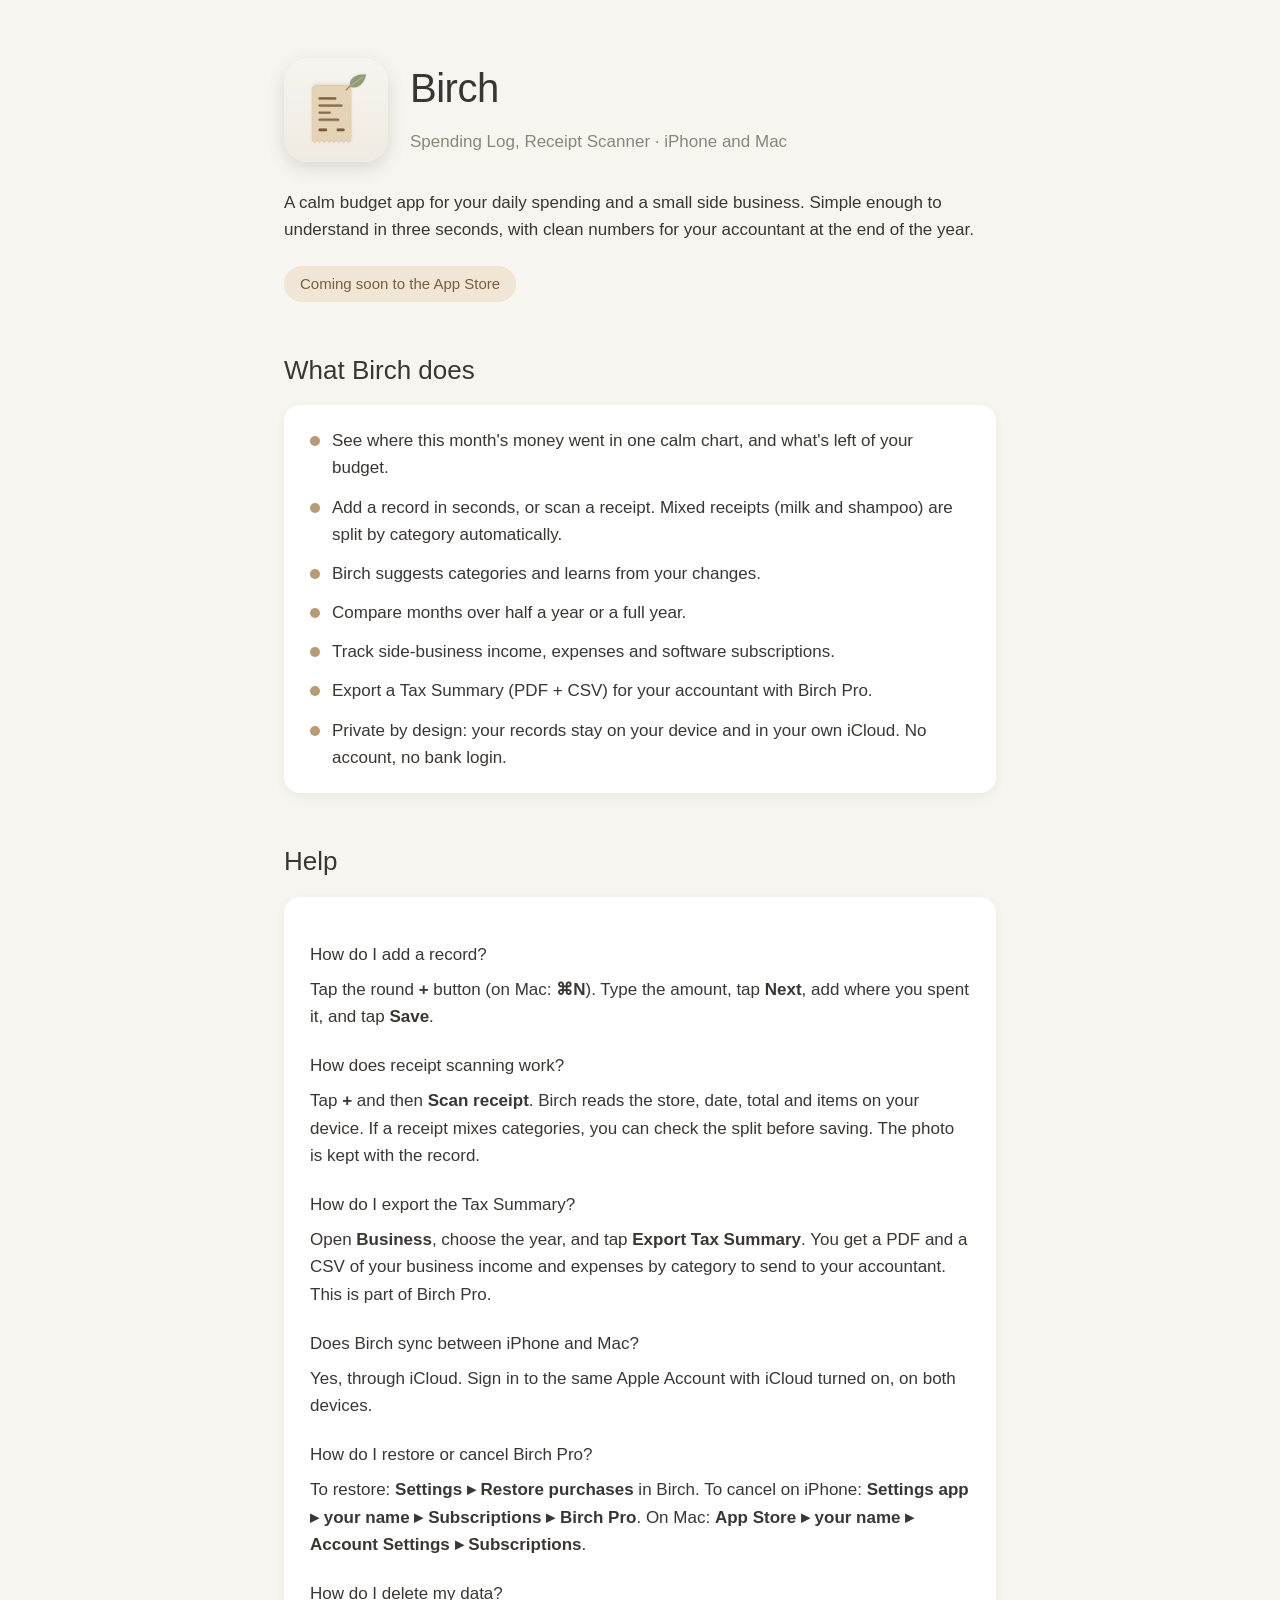
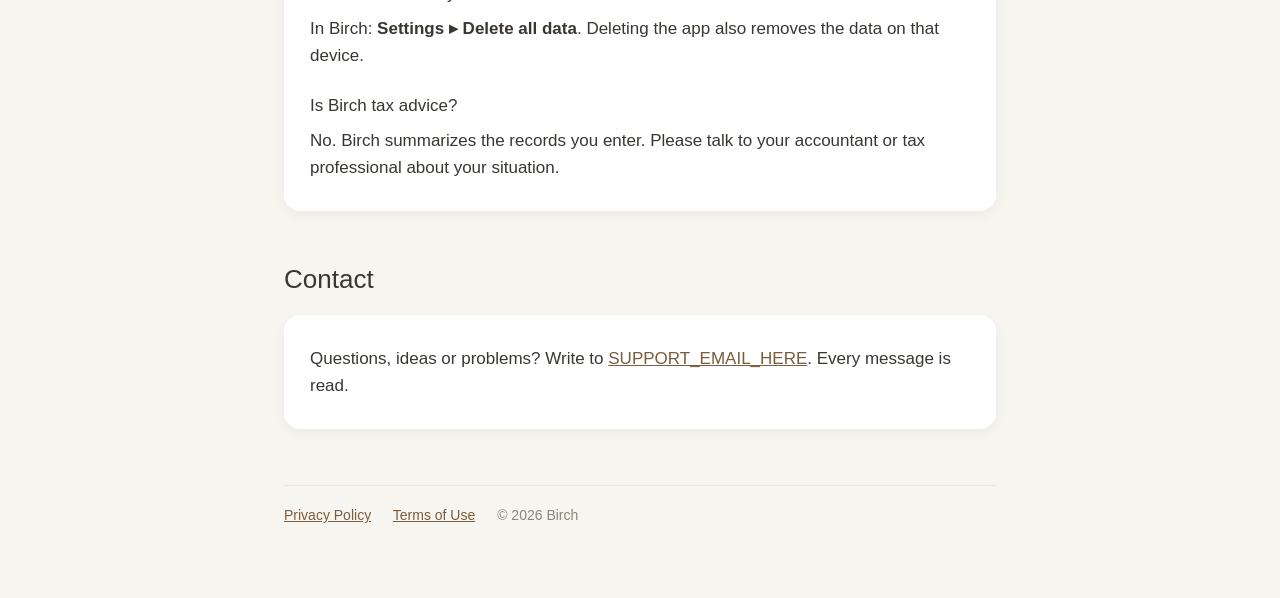
==== index.html @ 4fdeb4bd "Add files via upload" ====
<!DOCTYPE html>
<html lang="en">
<head>
  <meta charset="utf-8">
  <meta name="viewport" content="width=device-width, initial-scale=1">
  <title>Birch: Budget Expense Tracker</title>
  <meta name="description" content="Birch is a calm budget app for daily spending and a small side business, on iPhone and Mac.">
  <link rel="icon" href="favicon.png">
  <link rel="stylesheet" href="style.css">
</head>
<body>
<main>
  <div class="hero">
    <img src="birch-icon.png" alt="Birch app icon">
    <div>
      <h1>Birch</h1>
      <p class="muted">Spending Log, Receipt Scanner · iPhone and Mac</p>
    </div>
  </div>

  <p style="margin-top:26px">A calm budget app for your daily spending and a small side business. Simple enough to understand in three seconds, with clean numbers for your accountant at the end of the year.</p>
  <span class="badge">Coming soon to the App Store</span>

  <h2>What Birch does</h2>
  <div class="card">
    <ul class="features">
      <li>See where this month's money went in one calm chart, and what's left of your budget.</li>
      <li>Add a record in seconds, or scan a receipt. Mixed receipts (milk and shampoo) are split by category automatically.</li>
      <li>Birch suggests categories and learns from your changes.</li>
      <li>Compare months over half a year or a full year.</li>
      <li>Track side-business income, expenses and software subscriptions.</li>
      <li>Export a Tax Summary (PDF + CSV) for your accountant with Birch Pro.</li>
      <li>Private by design: your records stay on your device and in your own iCloud. No account, no bank login.</li>
    </ul>
  </div>

  <h2>Help</h2>
  <div class="card">
    <h3>How do I add a record?</h3>
    <p>Tap the round <b>+</b> button (on Mac: <b>⌘N</b>). Type the amount, tap <b>Next</b>, add where you spent it, and tap <b>Save</b>.</p>

    <h3>How does receipt scanning work?</h3>
    <p>Tap <b>+</b> and then <b>Scan receipt</b>. Birch reads the store, date, total and items on your device. If a receipt mixes categories, you can check the split before saving. The photo is kept with the record.</p>

    <h3>How do I export the Tax Summary?</h3>
    <p>Open <b>Business</b>, choose the year, and tap <b>Export Tax Summary</b>. You get a PDF and a CSV of your business income and expenses by category to send to your accountant. This is part of Birch Pro.</p>

    <h3>Does Birch sync between iPhone and Mac?</h3>
    <p>Yes, through iCloud. Sign in to the same Apple Account with iCloud turned on, on both devices.</p>

    <h3>How do I restore or cancel Birch Pro?</h3>
    <p>To restore: <b>Settings ▸ Restore purchases</b> in Birch. To cancel on iPhone: <b>Settings app ▸ your name ▸ Subscriptions ▸ Birch Pro</b>. On Mac: <b>App Store ▸ your name ▸ Account Settings ▸ Subscriptions</b>.</p>

    <h3>How do I delete my data?</h3>
    <p>In Birch: <b>Settings ▸ Delete all data</b>. Deleting the app also removes the data on that device.</p>

    <h3>Is Birch tax advice?</h3>
    <p>No. Birch summarizes the records you enter. Please talk to your accountant or tax professional about your situation.</p>
  </div>

  <h2>Contact</h2>
  <div class="card">
    <p>Questions, ideas or problems? Write to <a href="mailto:SUPPORT_EMAIL_HERE">SUPPORT_EMAIL_HERE</a>. Every message is read.</p>
  </div>

  <footer>
    <a href="privacy.html">Privacy Policy</a>
    <a href="https://www.apple.com/legal/internet-services/itunes/dev/stdeula/">Terms of Use</a>
    <span>© 2026 Birch</span>
  </footer>
</main>
</body>
</html>
---- style.css ----
/* Birch website: same calm palette as the app (warm off-white, charcoal, natural wood). */
:root {
  --bg: #F7F5F0; --card: #FFFFFF; --ink: #3A3632; --gray: #8C857B;
  --oak: #B89B72; --walnut: #7A5C3E; --light: #F0E6D6; --line: #ECE7DE;
}
@media (prefers-color-scheme: dark) {
  :root { --bg: #1C1814; --card: #27211C; --ink: #EDE3D3; --gray: #A69B8C; --walnut: #D9C3A0; --light: #3E3328; --line: #3A322A; }
}
* { box-sizing: border-box; }
body { margin: 0; background: var(--bg); color: var(--ink);
  font: 17px/1.6 -apple-system, BlinkMacSystemFont, "SF Pro Text", "Helvetica Neue", Arial, sans-serif; }
main { max-width: 760px; margin: 0 auto; padding: 56px 24px 72px; }
a { color: var(--walnut); }
h1 { font-weight: 300; font-size: 40px; margin: 0; letter-spacing: -0.5px; }
h2 { font-weight: 300; font-size: 26px; margin: 48px 0 12px; }
h3 { font-weight: 500; font-size: 17px; margin: 22px 0 4px; }
p { margin: 8px 0; }
.muted { color: var(--gray); }
.hero { display: flex; gap: 22px; align-items: center; }
.hero img { width: 104px; height: 104px; border-radius: 23%; box-shadow: 0 6px 18px rgba(58, 54, 50, .15); }
.card { background: var(--card); border-radius: 16px; box-shadow: 0 4px 12px rgba(0, 0, 0, .05); padding: 22px 26px; margin: 14px 0; }
.features { list-style: none; padding: 0; margin: 0; display: grid; gap: 12px; }
.features li { display: flex; gap: 12px; }
.features li::before { content: ""; flex: none; width: 10px; height: 10px; margin-top: 9px; border-radius: 50%; background: var(--oak); }
.badge { display: inline-block; background: var(--light); color: var(--walnut); border-radius: 999px; padding: 6px 16px; font-size: 15px; margin-top: 14px; }
.button { display: inline-block; background: var(--walnut); color: var(--bg); text-decoration: none; border-radius: 12px; padding: 12px 22px; margin-top: 6px; }
footer { margin-top: 56px; padding-top: 18px; border-top: 1px solid var(--line); font-size: 14px; color: var(--gray); }
footer a { margin-right: 18px; }
.policy h2 { font-size: 22px; margin-top: 36px; }
.policy ul { padding-left: 22px; }
.policy li { margin: 6px 0; }
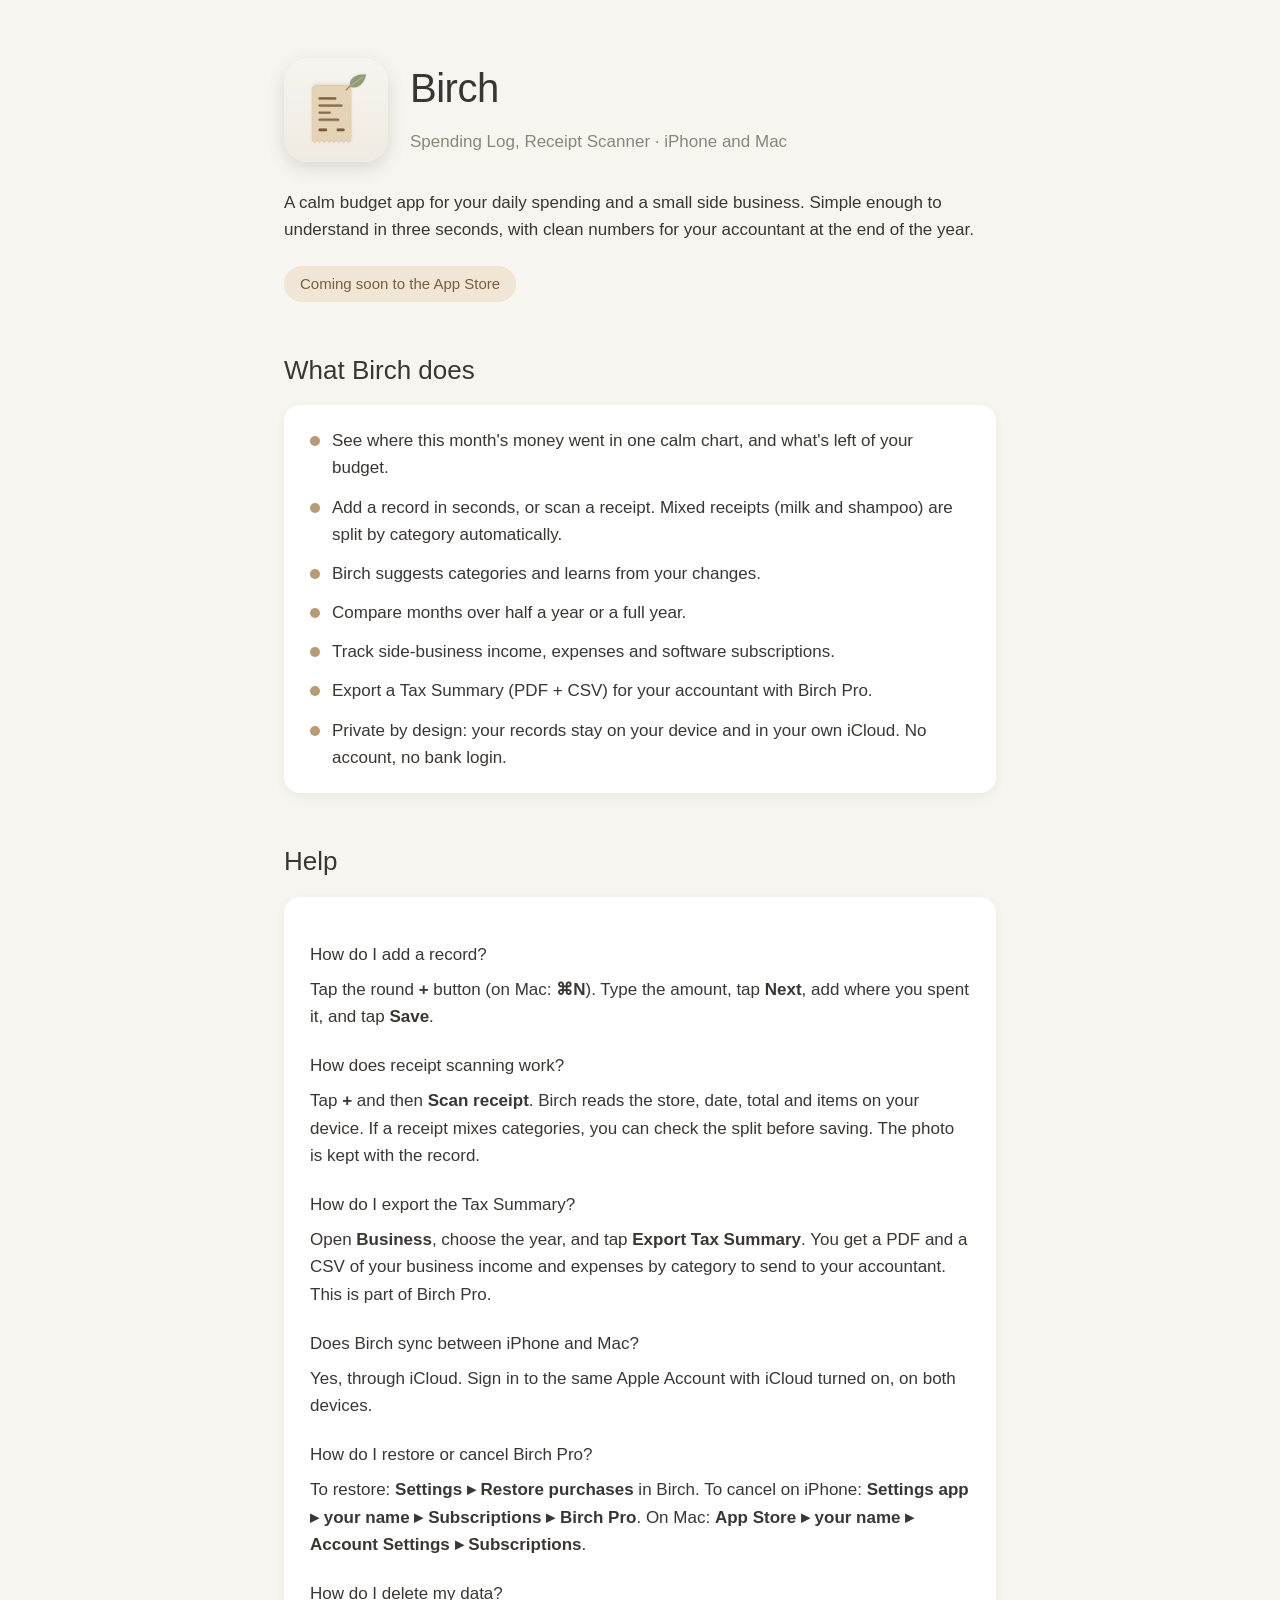
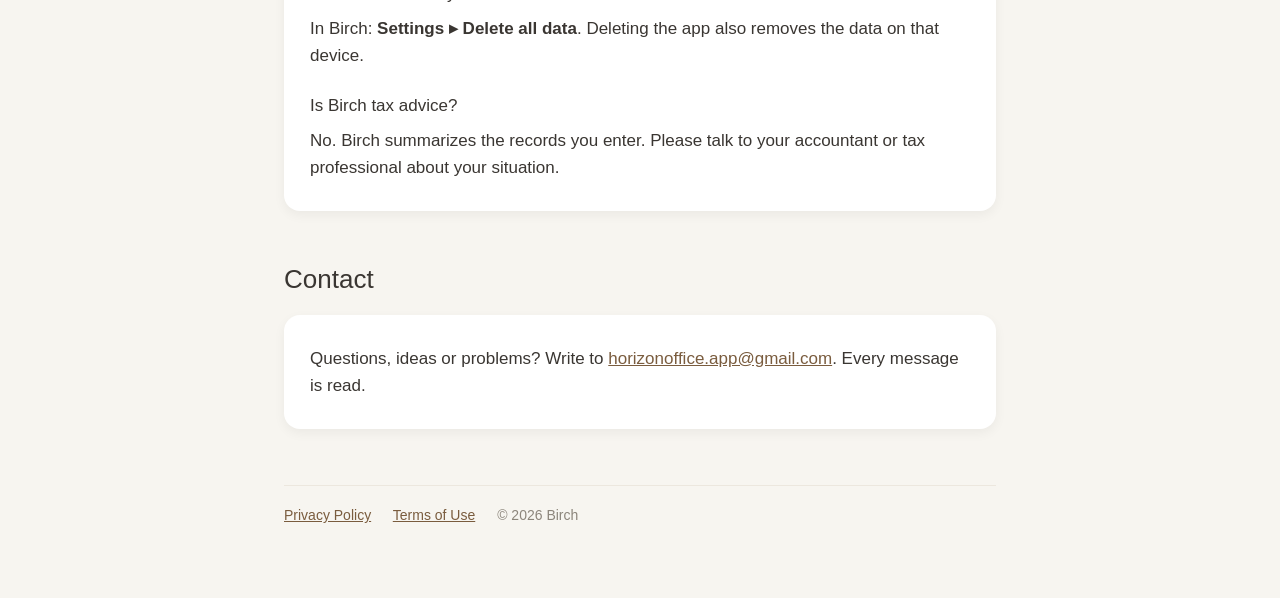
==== commit 0d1f244c: "Add files via upload" ====
--- a/index.html
+++ b/index.html
@@ -60,7 +60,7 @@
 
   <h2>Contact</h2>
   <div class="card">
-    <p>Questions, ideas or problems? Write to <a href="mailto:SUPPORT_EMAIL_HERE">SUPPORT_EMAIL_HERE</a>. Every message is read.</p>
+    <p>Questions, ideas or problems? Write to <a href="mailto:horizonoffice.app@gmail.com">horizonoffice.app@gmail.com</a>. Every message is read.</p>
   </div>
 
   <footer>
